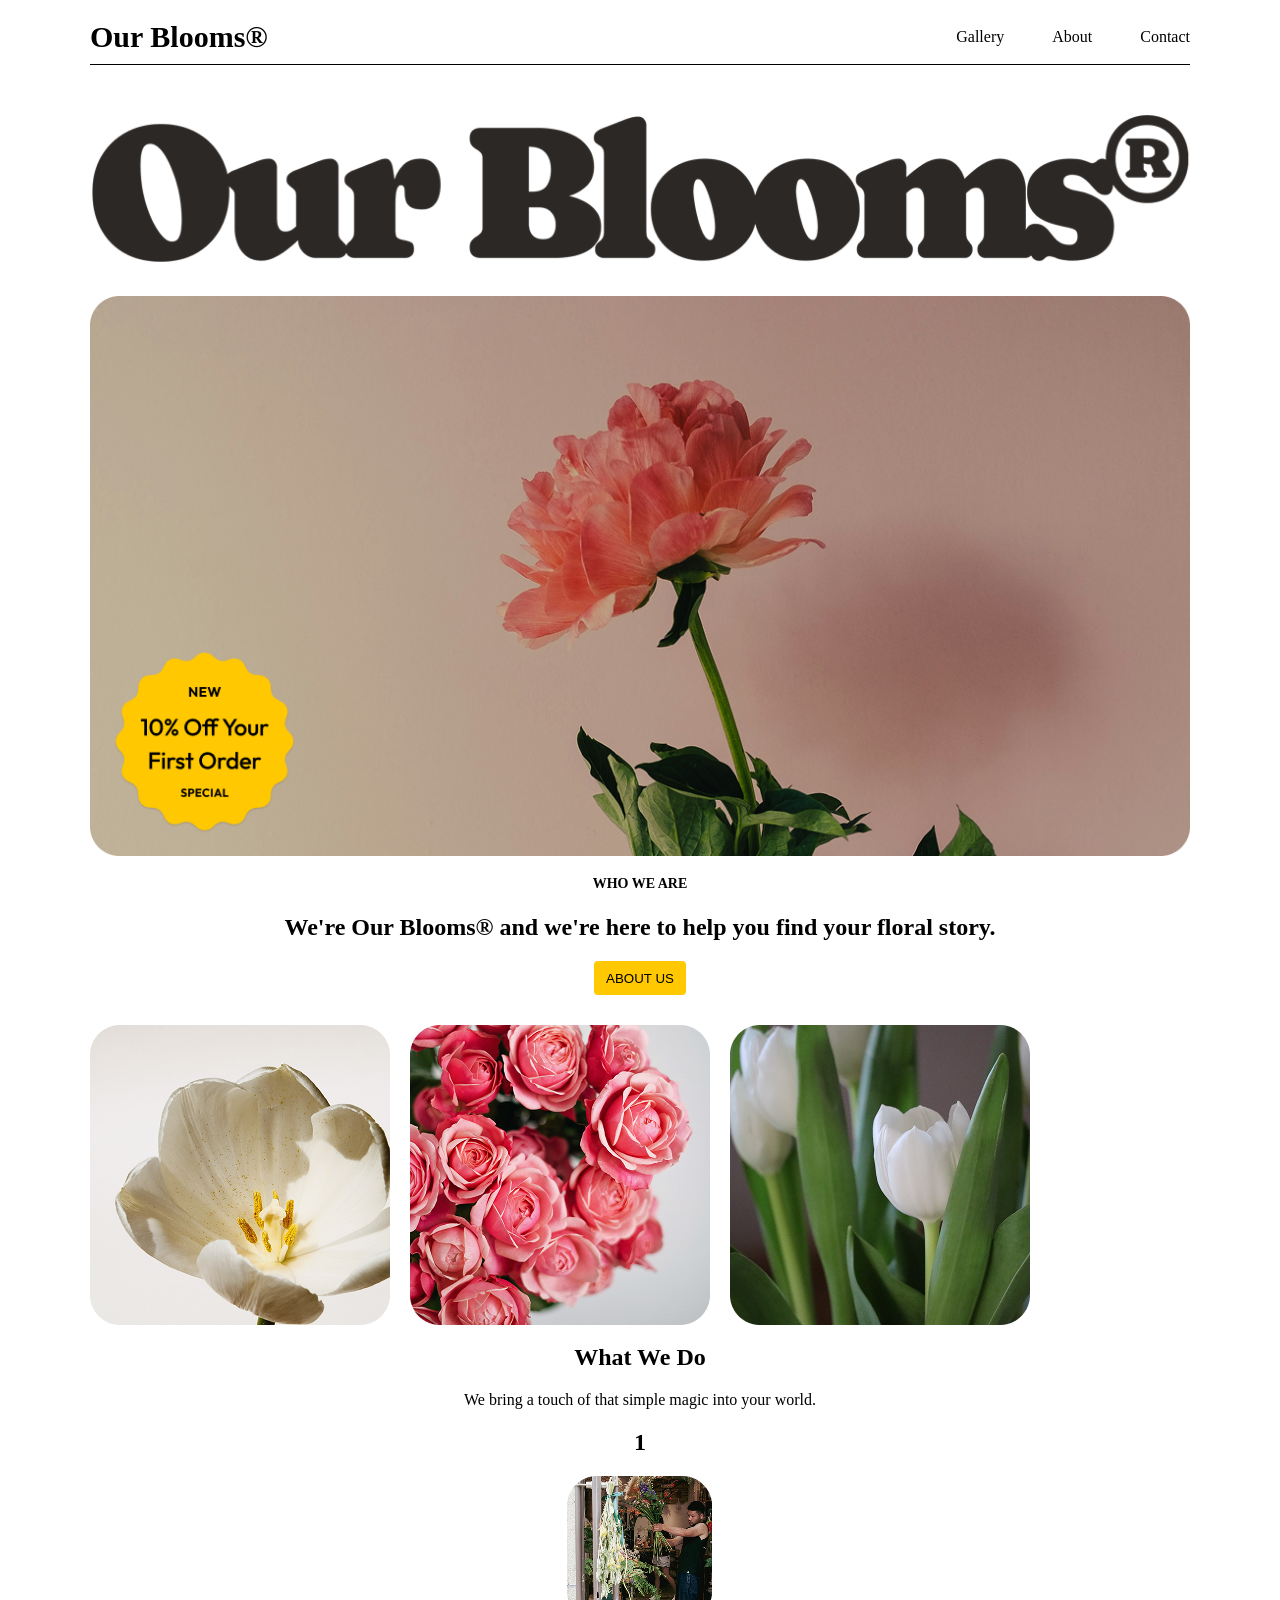
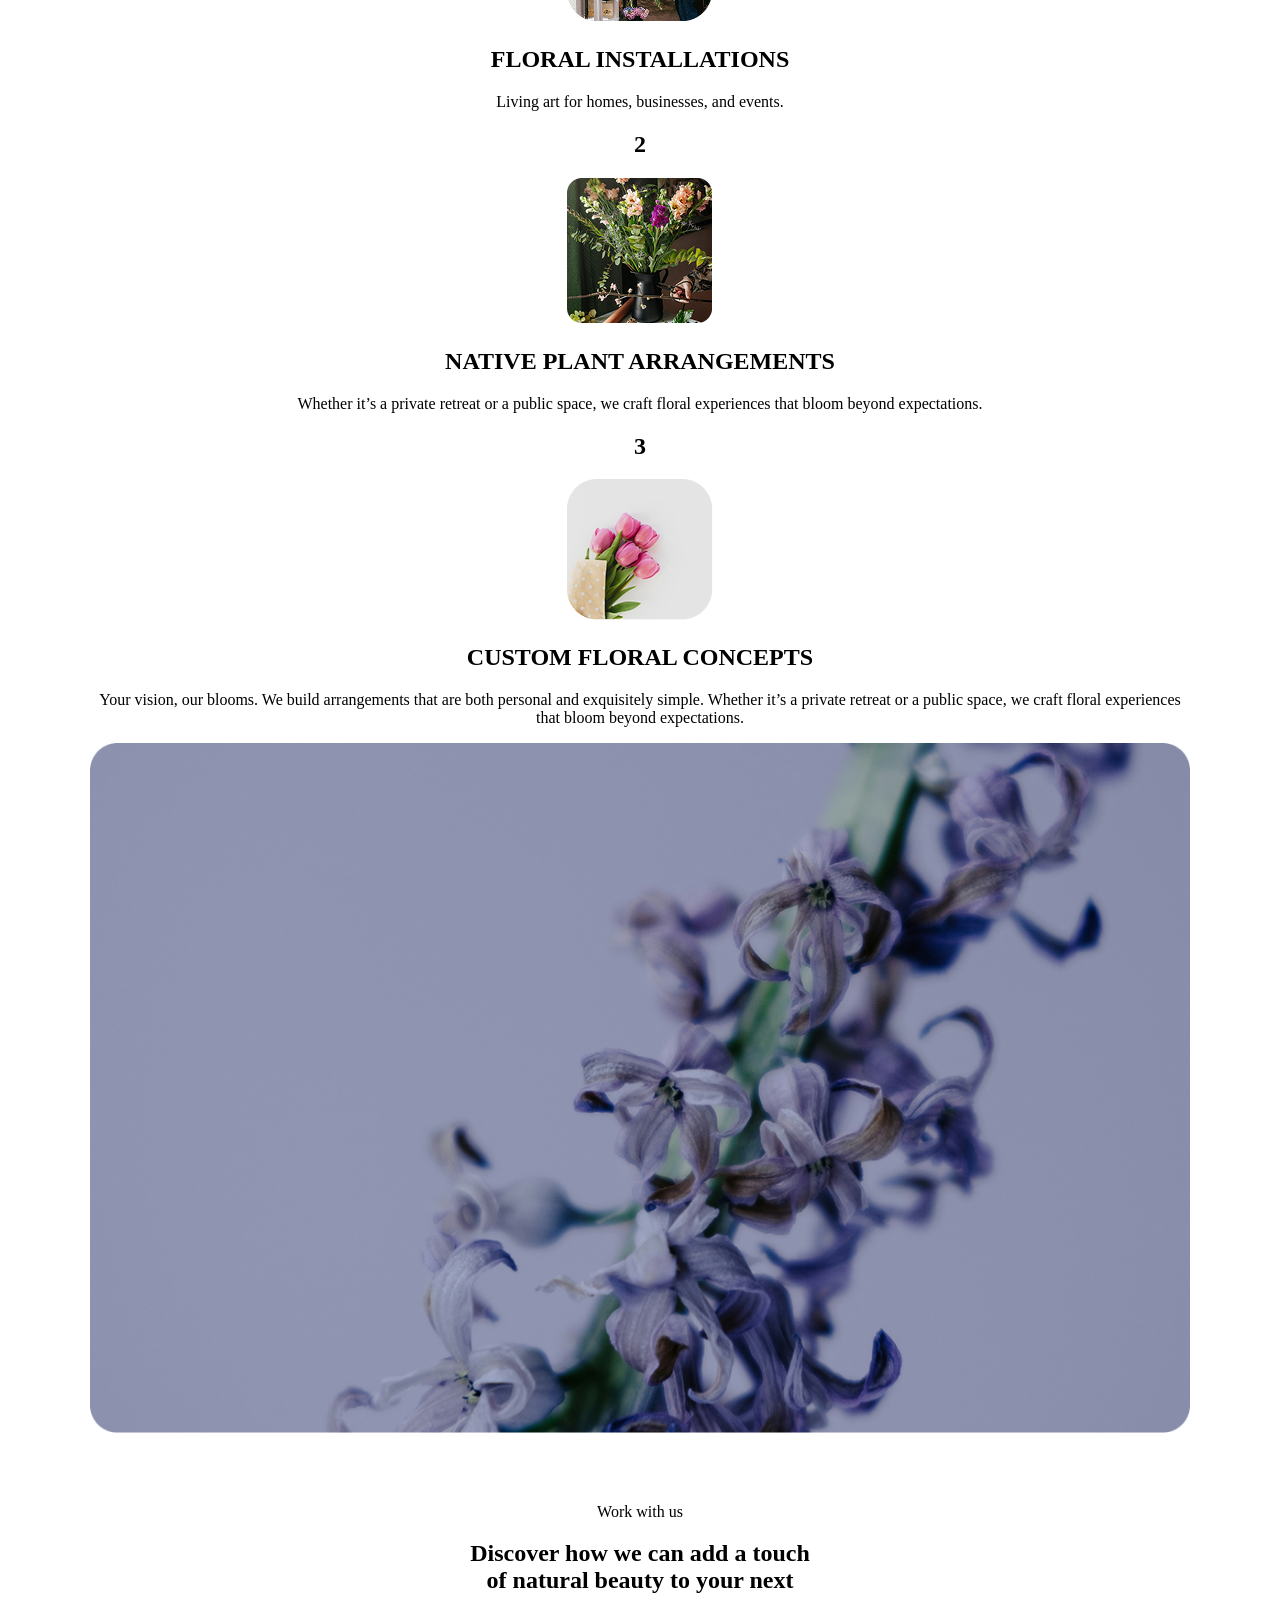
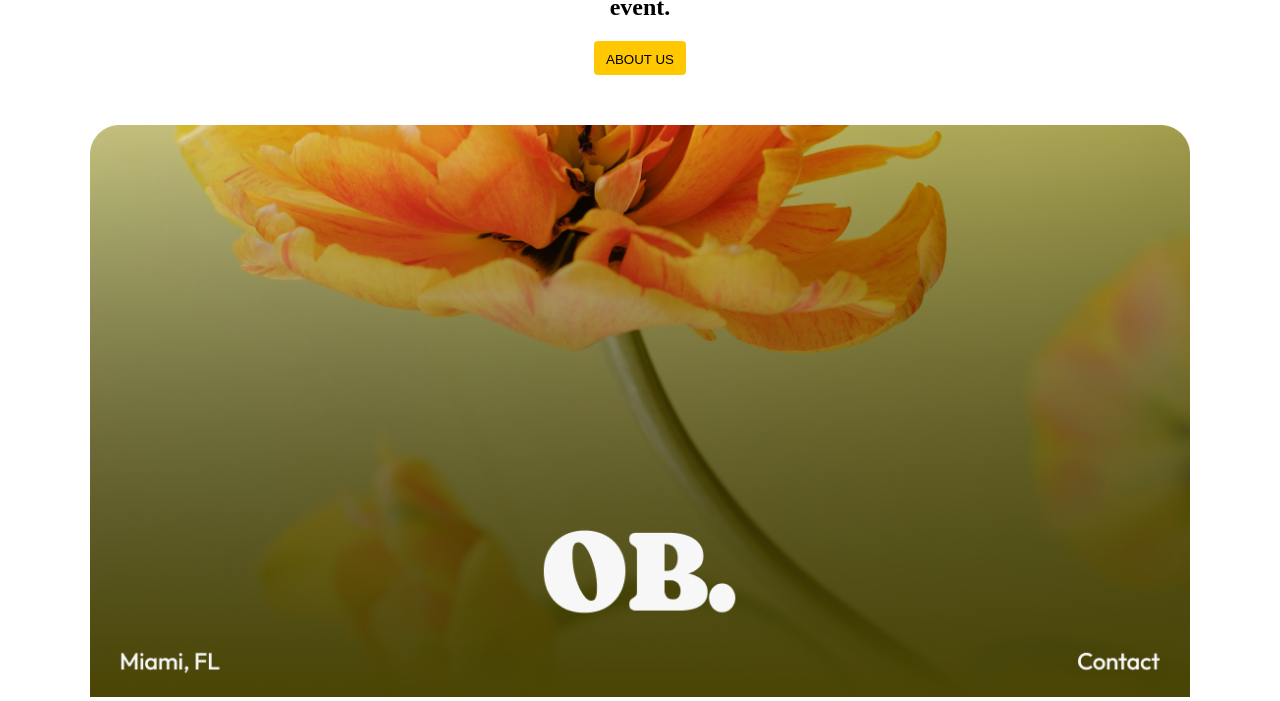
==== index.html @ 3c1d1b09 "bu 6 oy imtxon" ====
<!doctype html>
<html lang="en">
  <head>
    <meta charset="UTF-8" />
    <meta name="viewport" content="width=device-width, initial-scale=1.0" />
    <title>Home</title>
    <link rel="stylesheet" href="./styles/main.css" />
  </head>
  <body>
    <header>
      <div class="container">
        <div class="big-box">
          <div class="box">
            <a class="ahrf" href="">Our Blooms®</a>
          </div>
          <nav id="navbar" class="navbar">
            <ul class="nav-list">
              <li class="nav-li">
                <a class="ahrff" href="./galary.html">Gallery</a>
              </li>
              <li class="nav-li">
                <a class="ahrff" href="./about.html">About</a>
              </li>
              <li class="nav-li">
                <a class="ahrff" href="">Contact</a>
              </li>
            </ul>
          </nav>
          <button id="hamburg" class="hamburgbtn"></button>
        </div>
      </div>
    </header>
    <main>
      <section>
        <div class="container">
          <div class="big-box2">
            <div class="box2">
              <img class="imgg" src="./images/Logo (3).png" alt="" />
              <div class="box3">
                <img class="imgg2" src="./images/Image (10).png" alt="" />
              </div>
            </div>
          </div>
          <div class="big-box3">
            <div data-aos="fade-up" class="box4">
              <p class="pp">Who We Are</p>
              <h1 class="hh1">
                We're Our Blooms® and we're here to help you find your floral
                story.
              </h1>
              <button class="btn">ABOUT US</button>
            </div>
          </div>
          <div class="big-boox">
            <div data-aos="fade-up" class="box5">
              <img src="./images/Image 02 (2).png" alt="gul" />
              <img src="./images/Image 03.png" alt="gul2" />
              <img src="./images/Image 04.png" alt="gul3" />
            </div>
          </div>
          <div class="big-boxx">
            <div data-aos="fade-up" class="box67">
              <h1>What We Do</h1>
              <p>We bring a touch of that simple magic into your world.</p>
            </div>
            <div data-aos="fade-up" class="box67">
              <h1>1</h1>
              <img src="./images/Image (11).png" alt="" />
              <h1>FLORAL INSTALLATIONS</h1>
              <p>Living art for homes, businesses, and events.</p>
            </div>
            <div data-aos="fade-up" class="box67">
              <h1>2</h1>
              <img src="./images/Image (12).png" alt="" />
              <h1>NATIVE PLANT ARRANGEMENTS</h1>
              <p>
                Whether it’s a private retreat or a public space, we craft
                floral experiences that bloom beyond expectations.
              </p>
            </div>
            <div data-aos="fade-up" class="box67">
              <h1>3</h1>
              <img src="./images/Image (13).png" alt="" />
              <h1>CUSTOM FLORAL CONCEPTS</h1>
              <p>
                Your vision, our blooms. We build arrangements that are both
                personal and exquisitely simple. Whether it’s a private retreat
                or a public space, we craft floral experiences that bloom beyond
                expectations.
              </p>
            </div>
          </div>
          <div class="big-box69">
            <img
              data-aos="fade-up"
              class="immg"
              src="./images/Image (14).png"
              alt=""
            />
          </div>
          <div class="boq-box">
            <div data-aos="fade-up" class="booxx">
              <p>Work with us</p>
              <h1>
                Discover how we can add a touch of natural beauty to your next
                event.
              </h1>
              <button class="btn">ABOUT US</button>
            </div>
          </div>
          <div class="big-boq">
            <img class="hoho" src="./images/Image (15).png" alt="" />
          </div>
        </div>
      </section>
    </main>
    <script src="./main.js"></script>
  </body>
</html>
---- styles/main.css ----
* {
  box-sizing: border-box;
}

body {
  margin: 0;
}

.container {
  max-width: 1140px;
  margin: 0 auto;
  padding: 0 20px;
}

.big-box {
  display: flex;
  justify-content: space-between;
  align-items: center;
  margin-top: 20px;
  border-bottom: 1px solid black;
  padding-bottom: 10px;
}

.ahrf {
  color: black;
  text-decoration-line: none;
  font-size: 30px;
  font-weight: 600;
}

.imgg {
  max-width: 1120px;
  width: 100%;
  margin-top: 50px;
}

.imgg2 {
  max-width: 1120px;
  width: 100%;
  max-height: 570px;
  height: 100%;
}

.hamburgbtn {
  width: 34px;
  height: 34px;
  background-image: url("../images/burger.png");
  background-repeat: no-repeat;
  background-size: cover;
  background-position: center;
  background-color: transparent;
  border: none;
}

.pp {
  opacity: 1;
  font-weight: 700;
  font-style: Bold;
  font-size: 14px;
  leading-trim: NONE;
  line-height: 140%;
  letter-spacing: 2%;
  text-align: center;
  text-transform: uppercase;
}

.box4 {
  text-align: center;
  margin: 0 auto;
}

.btn {
  max-width: 110px;
  height: 34px;
  padding-top: 8px;
  padding-right: 12px;
  padding-bottom: 6px;
  padding-left: 12px;
  gap: 10px;
  opacity: 1;
  border-radius: 4px;
  background-color: rgb(255, 200, 0);
  border: none;
}

.big-boox {
  display: flex;
  flex-wrap: wrap;
}

.box3 {
  margin-top: 30px;
}

.box5 {
  display: flex;
  flex-wrap: wrap;
  justify-content: center;
  margin-top: 30px;
  gap: 20px;
}

.box67 {
  width: 400px;
  width: 100%;
  text-align: center;
}

.immg {
  max-width: 1200px;
  max-height: 751.6353px;
  width: 100%;
  height: 100%;
}

.booxx {
  width: 350px;
  text-align: center;
  margin-top: 50px;
}

.hoho {
  max-width: 1120px;
  width: 100%;
  margin-top: 50px;
}

.nav-list {
  display: flex;
  padding-left: 0;
  margin: 0;
  flex-direction: column;
  gap: 20px;
  list-style-type: none;
}

.navbar {
  background: linear-gradient(to top, aqua, white);
  display: flex;
  justify-content: center;
  align-items: center;
  gap: 20px;
  position: absolute;
  transform: translateY(-900px);
  top: 0;
  left: 0;
  width: 100vw;
  height: 100vh;
  transition: transform 0.6s linear;
}

.open-navbar {
  transform: translateY(76px);
}

.ahrff {
  text-decoration-line: none;
  color: black;
}

@media only screen and (min-width: 760px) {
  .navbar {
    display: flex;
    align-items: center;
    justify-content: center;
    transform: translateY(0);
    position: static;
    width: auto;
    height: auto;
    background: transparent;
  }
  .nav-list {
    display: flex;
    flex-direction: row;
    align-items: center;
    gap: 48px;
  }
  .hamburgbtn {
    display: none;
  }
}
.big-big {
  display: flex;
  flex-wrap: wrap;
  gap: 30px;
}

.immggg {
  max-width: 488px;
  width: 100%;
}

.box-min {
  display: flex;
  flex-wrap: wrap;
  padding: 20px 0;
}

.mini-box {
  width: 400px;
}

.boq-box {
  display: flex;
  flex-wrap: wrap;
  justify-content: center;
}

.bola-bola2 {
  max-width: 446px;
  width: 100%;
}

.IT1 {
  width: 335px;
}

.box-bola67 {
  display: flex;
  flex-wrap: wrap;
  flex-direction: column;
  gap: 20px;
}

.bola67 {
  display: flex;
  flex-wrap: wrap;
  gap: 20px;
}

.btn6767 {
  width: 206;
  height: 34;
  padding-top: 8px;
  padding-right: 12px;
  padding-bottom: 6px;
  padding-left: 12px;
  gap: 10px;
  angle: 0 deg;
  opacity: 1;
  border-radius: 4px;
  background: rgb(255, 200, 0);
  border: none;
}

.images {
  max-width: 1047px;
  width: 100%;
}/*# sourceMappingURL=main.css.map */
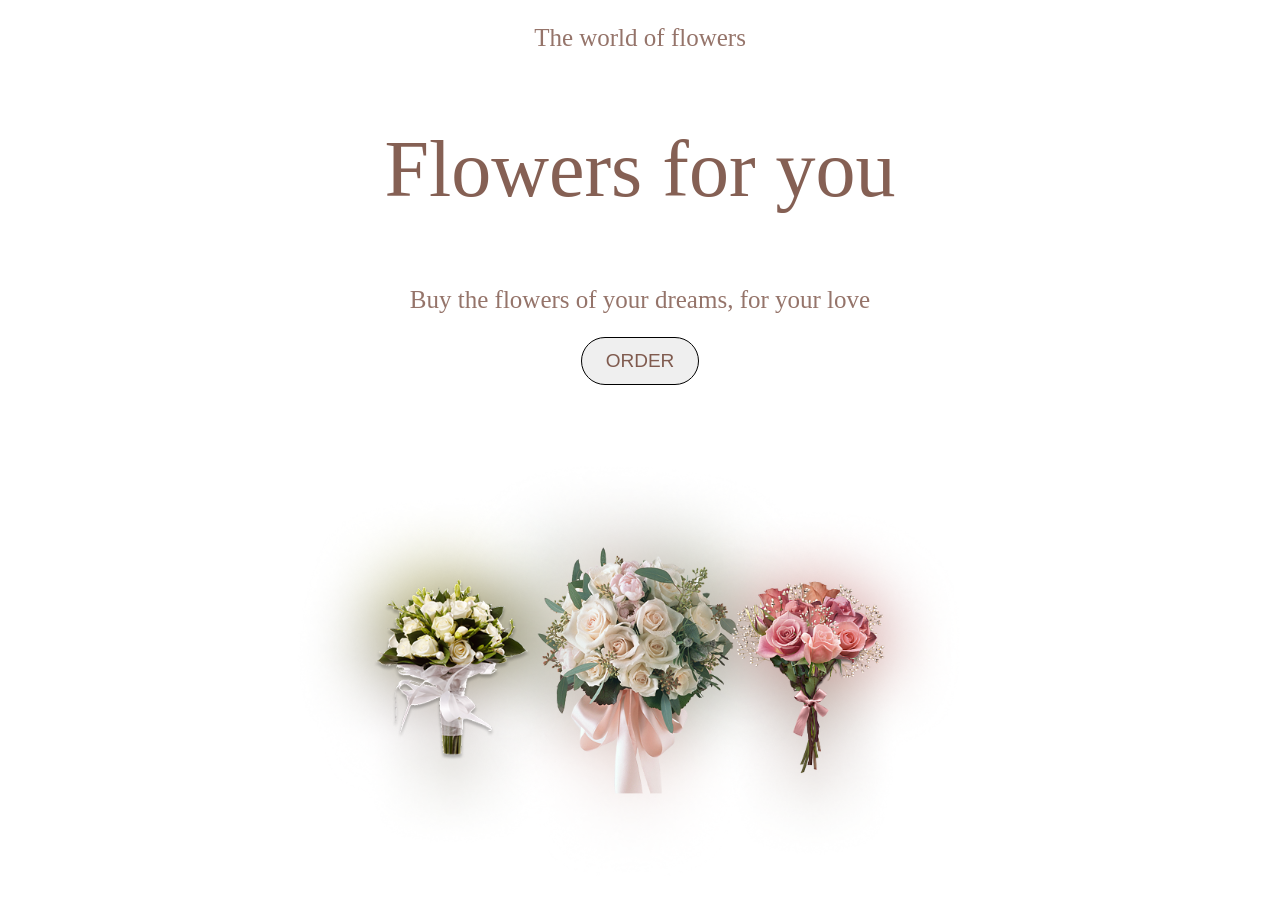
==== commit 2f2ab4f4: "bu flowers website" ====
--- a/index.html
+++ b/index.html
@@ -3,117 +3,37 @@
   <head>
     <meta charset="UTF-8" />
     <meta name="viewport" content="width=device-width, initial-scale=1.0" />
-    <title>Home</title>
+    <title>Document</title>
     <link rel="stylesheet" href="./styles/main.css" />
   </head>
   <body>
     <header>
       <div class="container">
-        <div class="big-box">
-          <div class="box">
-            <a class="ahrf" href="">Our Blooms®</a>
+        <div class="big-bx">
+          <div class="bola2">
+            <p class="p111">The world of flowers</p>
           </div>
-          <nav id="navbar" class="navbar">
-            <ul class="nav-list">
-              <li class="nav-li">
-                <a class="ahrff" href="./galary.html">Gallery</a>
-              </li>
-              <li class="nav-li">
-                <a class="ahrff" href="./about.html">About</a>
-              </li>
-              <li class="nav-li">
-                <a class="ahrff" href="">Contact</a>
-              </li>
-            </ul>
-          </nav>
-          <button id="hamburg" class="hamburgbtn"></button>
         </div>
       </div>
     </header>
-    <main>
-      <section>
-        <div class="container">
-          <div class="big-box2">
-            <div class="box2">
-              <img class="imgg" src="./images/Logo (3).png" alt="" />
-              <div class="box3">
-                <img class="imgg2" src="./images/Image (10).png" alt="" />
-              </div>
-            </div>
-          </div>
-          <div class="big-box3">
-            <div data-aos="fade-up" class="box4">
-              <p class="pp">Who We Are</p>
-              <h1 class="hh1">
-                We're Our Blooms® and we're here to help you find your floral
-                story.
-              </h1>
-              <button class="btn">ABOUT US</button>
-            </div>
-          </div>
-          <div class="big-boox">
-            <div data-aos="fade-up" class="box5">
-              <img src="./images/Image 02 (2).png" alt="gul" />
-              <img src="./images/Image 03.png" alt="gul2" />
-              <img src="./images/Image 04.png" alt="gul3" />
-            </div>
-          </div>
-          <div class="big-boxx">
-            <div data-aos="fade-up" class="box67">
-              <h1>What We Do</h1>
-              <p>We bring a touch of that simple magic into your world.</p>
-            </div>
-            <div data-aos="fade-up" class="box67">
-              <h1>1</h1>
-              <img src="./images/Image (11).png" alt="" />
-              <h1>FLORAL INSTALLATIONS</h1>
-              <p>Living art for homes, businesses, and events.</p>
-            </div>
-            <div data-aos="fade-up" class="box67">
-              <h1>2</h1>
-              <img src="./images/Image (12).png" alt="" />
-              <h1>NATIVE PLANT ARRANGEMENTS</h1>
-              <p>
-                Whether it’s a private retreat or a public space, we craft
-                floral experiences that bloom beyond expectations.
-              </p>
-            </div>
-            <div data-aos="fade-up" class="box67">
-              <h1>3</h1>
-              <img src="./images/Image (13).png" alt="" />
-              <h1>CUSTOM FLORAL CONCEPTS</h1>
-              <p>
-                Your vision, our blooms. We build arrangements that are both
-                personal and exquisitely simple. Whether it’s a private retreat
-                or a public space, we craft floral experiences that bloom beyond
-                expectations.
-              </p>
-            </div>
-          </div>
-          <div class="big-box69">
-            <img
-              data-aos="fade-up"
-              class="immg"
-              src="./images/Image (14).png"
-              alt=""
-            />
-          </div>
-          <div class="boq-box">
-            <div data-aos="fade-up" class="booxx">
-              <p>Work with us</p>
-              <h1>
-                Discover how we can add a touch of natural beauty to your next
-                event.
-              </h1>
-              <button class="btn">ABOUT US</button>
-            </div>
-          </div>
-          <div class="big-boq">
-            <img class="hoho" src="./images/Image (15).png" alt="" />
+    <div class="main">
+      <div class="container">
+        <div class="bg-bx">
+          <div class="bx2">
+            <h1 class="h111">Flowers for you</h1>
+
+            <p class="p111">Buy the flowers of your dreams, for your love</p>
+            <!-- From Uiverse.io by vikiWayne -->
+            <!-- From Uiverse.io by cssbuttons-io -->
+            <button class="button">
+              <a class="ahrffr" href="./home.html">ORDER</a>
+            </button>
+
+            <br />
+            <img height="500" src="./images-3/Buketi.png" alt="" />
           </div>
         </div>
-      </section>
-    </main>
-    <script src="./main.js"></script>
+      </div>
+    </div>
   </body>
 </html>
--- a/styles/main.css
+++ b/styles/main.css
@@ -69,7 +69,7 @@
   margin: 0 auto;
 }
 
-.btn {
+.btn2 {
   max-width: 110px;
   height: 34px;
   padding-top: 8px;
@@ -246,4 +246,310 @@
 .images {
   max-width: 1047px;
   width: 100%;
+}
+
+.big-bx {
+  display: flex;
+  flex-wrap: wrap;
+  justify-content: center;
+}
+
+.bg-bx {
+  display: flex;
+  flex-wrap: wrap;
+  justify-content: center;
+  gap: 20px;
+}
+
+.bx2 {
+  display: flex;
+  flex-wrap: wrap;
+  justify-content: center;
+  width: 550px;
+}
+
+.h111 {
+  opacity: 1;
+  font-family: IM FELL French Canon SC;
+  font-weight: 400;
+  font-style: Regular;
+  font-size: 80px;
+  leading-trim: NONE;
+  line-height: 100%;
+  letter-spacing: 0%;
+  text-align: center;
+  color: rgba(78, 24, 7, 0.69);
+}
+
+.p111 {
+  font-family: IM FELL French Canon SC;
+  font-weight: 400;
+  font-style: Regular;
+  font-size: 25px;
+  leading-trim: NONE;
+  line-height: 100%;
+  letter-spacing: 0%;
+  text-align: center;
+  color: rgba(78, 24, 7, 0.6);
+}
+
+.ahrffr {
+  text-decoration-line: none;
+  color: rgba(78, 24, 7, 0.69);
+}
+
+/* From Uiverse.io by cssbuttons-io */
+.button {
+  display: inline-block;
+  padding: 12px 24px;
+  border: 1px solid;
+  border-radius: 30.02px;
+  transition: all 0.2s ease-in;
+  position: relative;
+  overflow: hidden;
+  font-size: 19px;
+  cursor: pointer;
+  color: black;
+  z-index: 1;
+}
+
+.button:before {
+  content: "";
+  position: absolute;
+  left: 50%;
+  transform: translateX(-50%) scaleY(1) scaleX(1.25);
+  top: 100%;
+  width: 140%;
+  height: 180%;
+  background-color: white;
+  border-radius: 50%;
+  display: block;
+  transition: all 0.5s 0.1s cubic-bezier(0.55, 0, 0.1, 1);
+  z-index: -1;
+}
+
+.button:after {
+  content: "";
+  position: absolute;
+  left: 55%;
+  transform: translateX(-50%) scaleY(1) scaleX(1.45);
+  top: 180%;
+  width: 160%;
+  height: 190%;
+  background-color: rgba(255, 255, 255, 0.16);
+  border-radius: 50%;
+  display: block;
+  transition: all 0.5s 0.1s cubic-bezier(0.55, 0, 0.1, 1);
+  z-index: -1;
+}
+
+.button:hover {
+  color: white;
+  border: 1px solid black;
+}
+
+.button:hover:before {
+  top: -35%;
+  background-color: rgba(78, 24, 7, 0.45);
+  transform: translateX(-50%) scaleY(1.3) scaleX(0.8);
+}
+
+.button:hover:after {
+  top: -45%;
+  background-color: rgba(78, 24, 7, 0.45);
+  transform: translateX(-50%) scaleY(1.3) scaleX(0.8);
+}
+
+.btn22 {
+  background-color: rgb(221, 221, 65);
+  color: black;
+  border: none;
+  border-radius: 10px;
+  padding: 5px 10px;
+}
+
+/* From Uiverse.io by yaroslavas2001 */
+.btn {
+  height: 4em;
+  width: 12em;
+  display: flex;
+  align-items: center;
+  justify-content: center;
+  background: transparent;
+  border: 0px solid black;
+  cursor: pointer;
+}
+
+.wrapper {
+  height: 2em;
+  width: 8em;
+  position: relative;
+  background: transparent;
+  display: flex;
+  justify-content: center;
+  align-items: center;
+}
+
+.text {
+  font-size: 17px;
+  z-index: 1;
+  color: #000;
+  padding: 4px 12px;
+  border-radius: 4px;
+  background: rgba(255, 255, 255, 0.7);
+  transition: all 0.5s ease;
+}
+
+.flower {
+  display: grid;
+  grid-template-columns: 1em 1em;
+  position: absolute;
+  transition: grid-template-columns 0.8s ease;
+}
+
+.flower1 {
+  top: -12px;
+  left: -13px;
+  transform: rotate(5deg);
+}
+
+.flower2 {
+  bottom: -5px;
+  left: 8px;
+  transform: rotate(35deg);
+}
+
+.flower3 {
+  bottom: -15px;
+  transform: rotate(0deg);
+}
+
+.flower4 {
+  top: -14px;
+  transform: rotate(15deg);
+}
+
+.flower5 {
+  right: 11px;
+  top: -3px;
+  transform: rotate(25deg);
+}
+
+.flower6 {
+  right: -15px;
+  bottom: -15px;
+  transform: rotate(30deg);
+}
+
+.petal {
+  height: 1em;
+  width: 1em;
+  border-radius: 40% 70%/7% 90%;
+  background: linear-gradient(#07a6d7, #93e0ee);
+  border: 0.5px solid #96d1ec;
+  z-index: 0;
+  transition: width 0.8s ease, height 0.8s ease;
+}
+
+.two {
+  transform: rotate(90deg);
+}
+
+.three {
+  transform: rotate(270deg);
+}
+
+.four {
+  transform: rotate(180deg);
+}
+
+.btn:hover .petal {
+  background: linear-gradient(#0761d7, #93bdee);
+  border: 0.5px solid #96b4ec;
+}
+
+.btn:hover .flower {
+  grid-template-columns: 1.5em 1.5em;
+}
+
+.btn:hover .flower .petal {
+  width: 1.5em;
+  height: 1.5em;
+}
+
+.btn:hover .text {
+  background: rgba(255, 255, 255, 0.4);
+}
+
+.btn:hover div.flower1 {
+  animation: 15s linear 0s normal none infinite running flower1;
+}
+
+@keyframes flower1 {
+  0% {
+    transform: rotate(5deg);
+  }
+  100% {
+    transform: rotate(365deg);
+  }
+}
+.btn:hover div.flower2 {
+  animation: 13s linear 1s normal none infinite running flower2;
+}
+
+@keyframes flower2 {
+  0% {
+    transform: rotate(35deg);
+  }
+  100% {
+    transform: rotate(-325deg);
+  }
+}
+.btn:hover div.flower3 {
+  animation: 16s linear 1s normal none infinite running flower3;
+}
+
+@keyframes flower3 {
+  0% {
+    transform: rotate(0deg);
+  }
+  100% {
+    transform: rotate(360deg);
+  }
+}
+.btn:hover div.flower4 {
+  animation: 17s linear 1s normal none infinite running flower4;
+}
+
+@keyframes flower4 {
+  0% {
+    transform: rotate(15deg);
+  }
+  100% {
+    transform: rotate(375deg);
+  }
+}
+.btn:hover div.flower5 {
+  animation: 20s linear 1s normal none infinite running flower5;
+}
+
+@keyframes flower5 {
+  0% {
+    transform: rotate(25deg);
+  }
+  100% {
+    transform: rotate(-335deg);
+  }
+}
+.btn:hover div.flower6 {
+  animation: 15s linear 1s normal none infinite running flower6;
+}
+
+@keyframes flower6 {
+  0% {
+    transform: rotate(30deg);
+  }
+  100% {
+    transform: rotate(390deg);
+  }
 }/*# sourceMappingURL=main.css.map */
